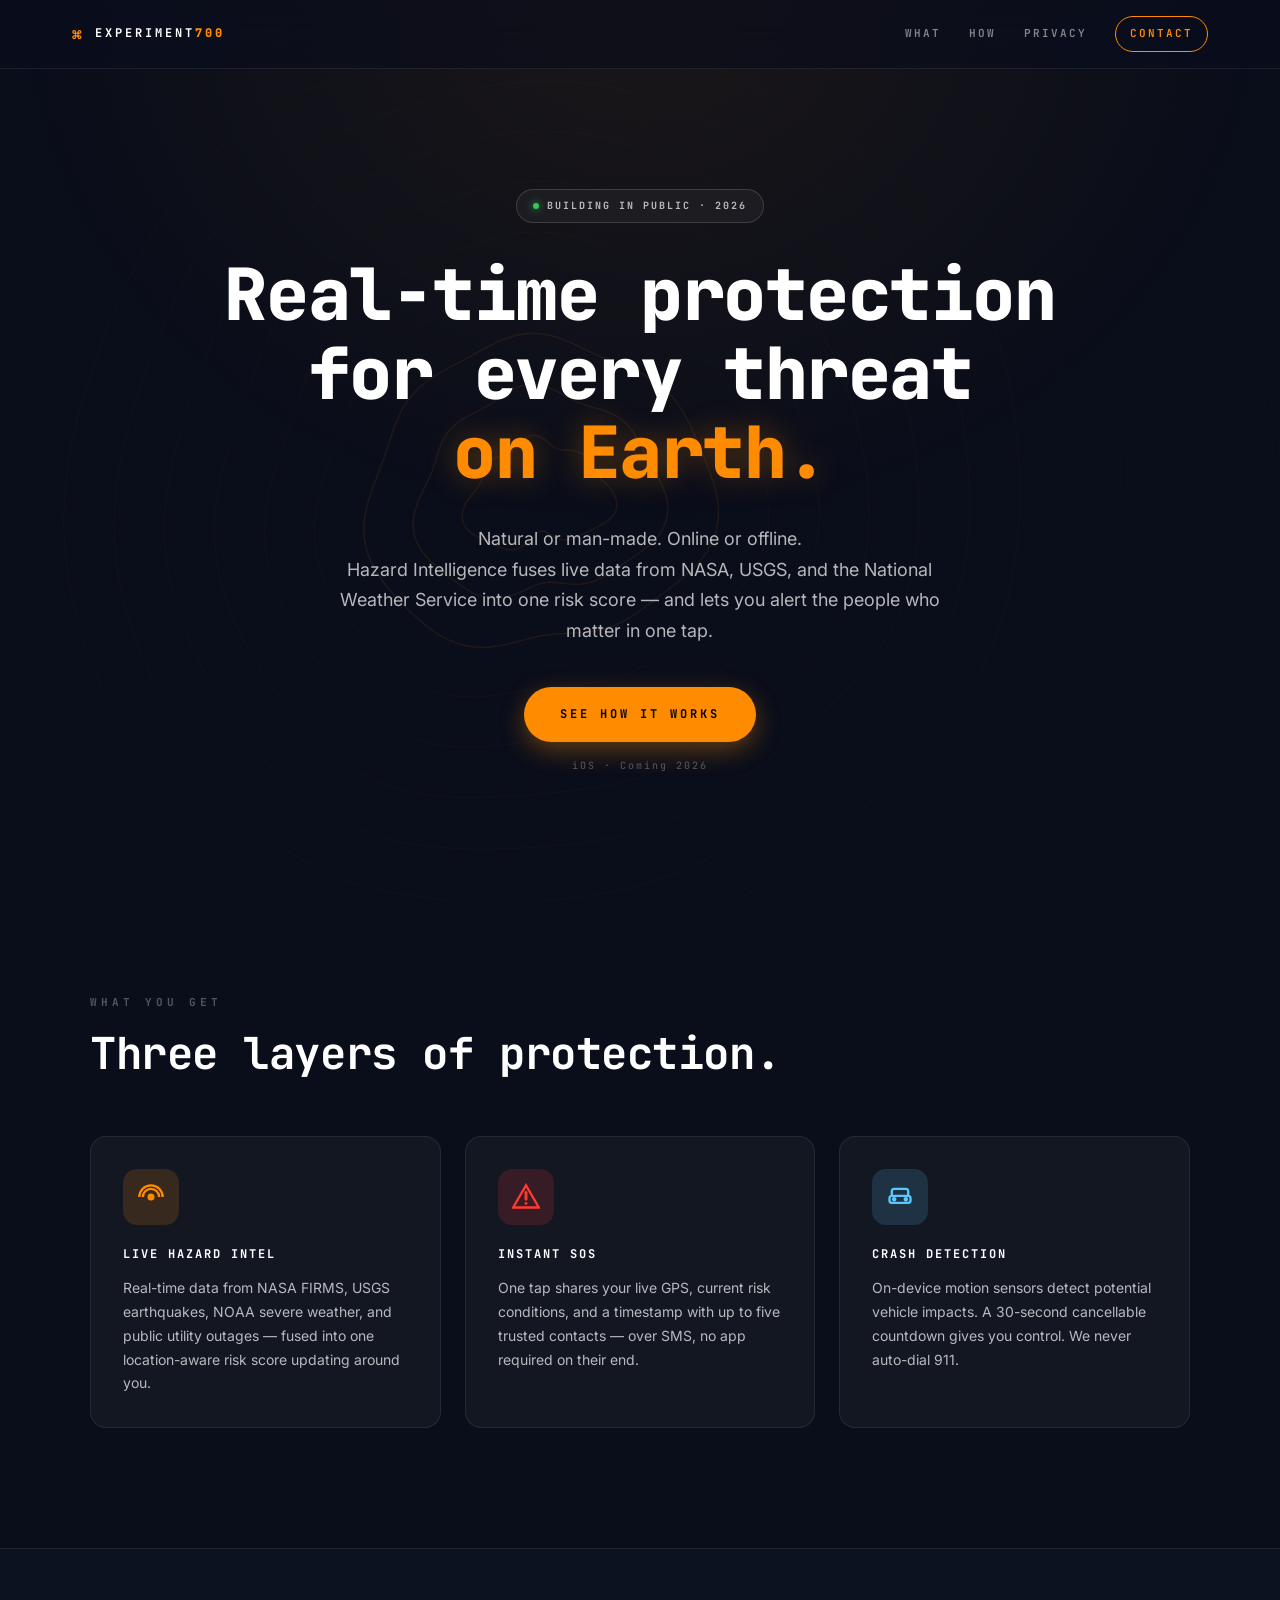
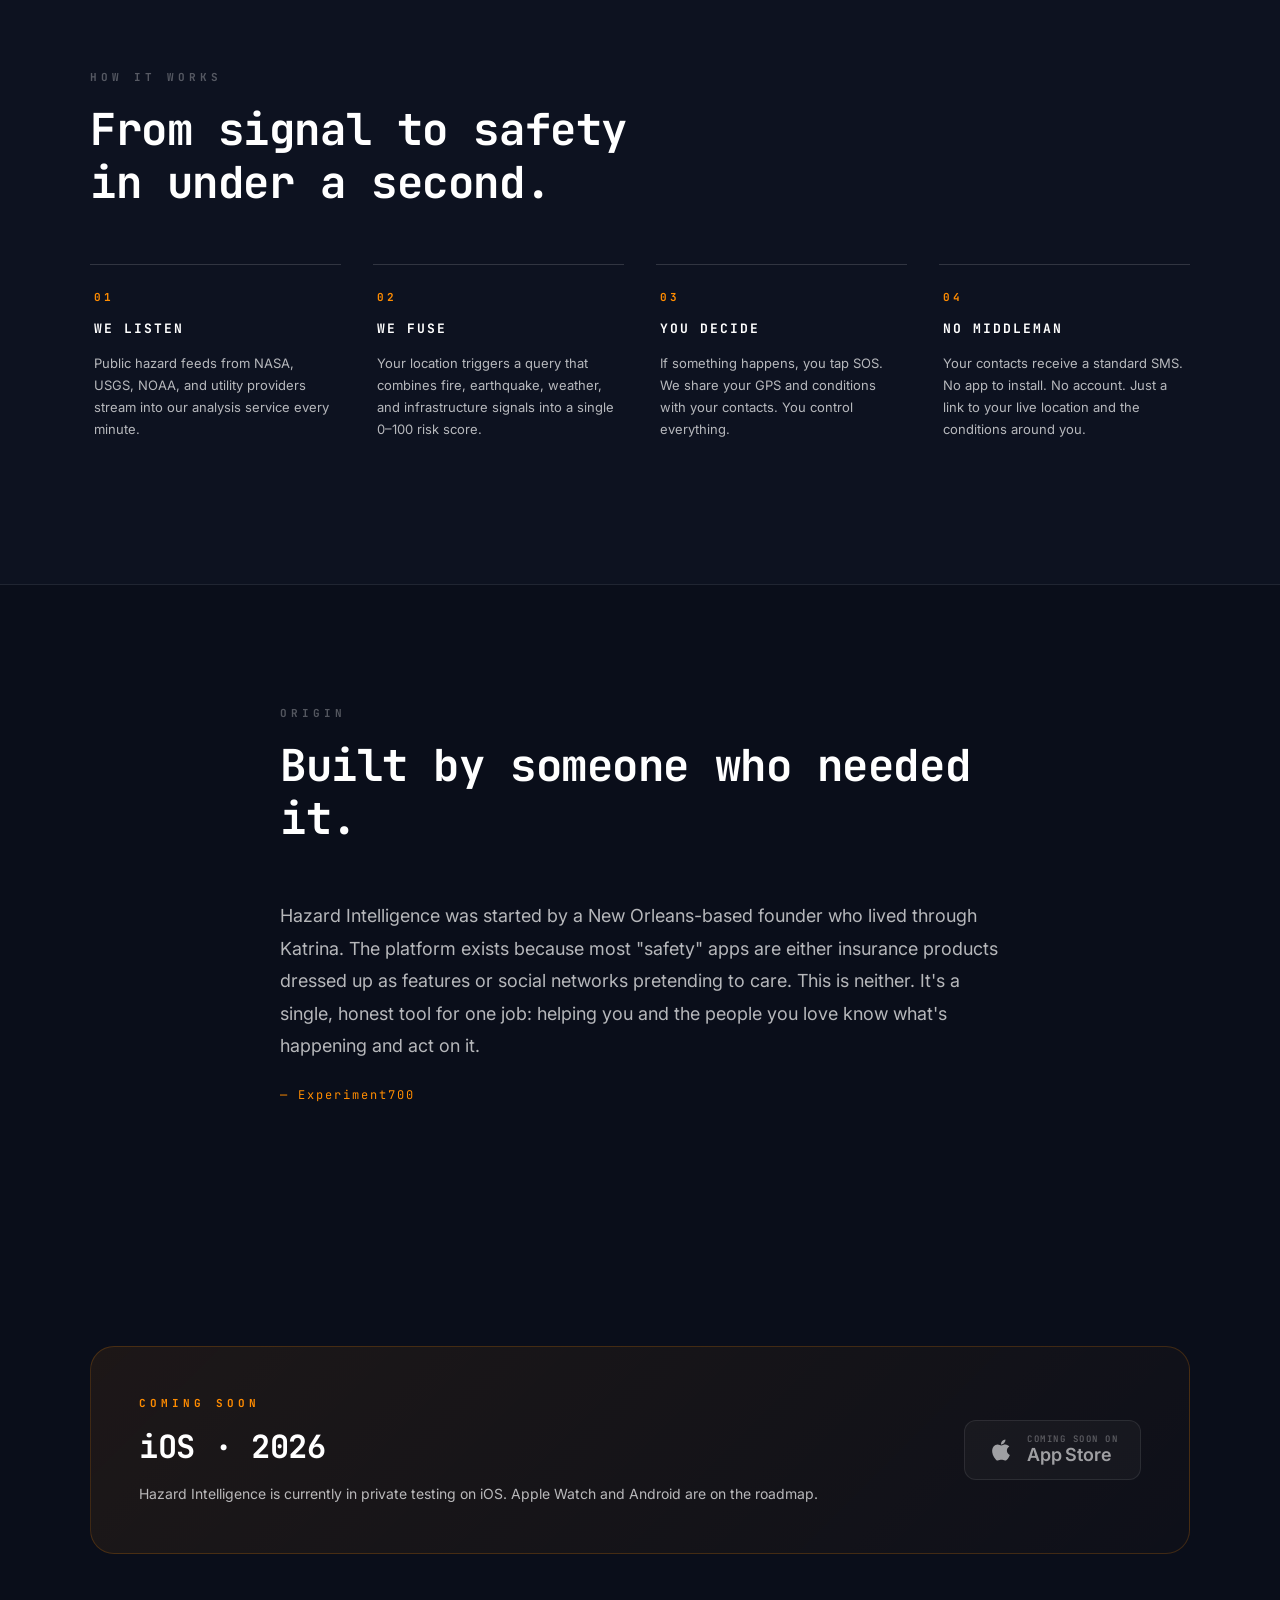
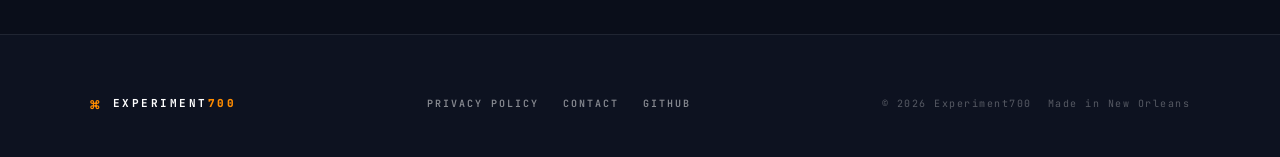
==== index.html @ 66ae2450 "Initial site: landing page, privacy policy, animated topo background. Matches Hazard Intelligence ap" ====
<!DOCTYPE html>
<html lang="en">
<head>
    <meta charset="UTF-8">
    <meta name="viewport" content="width=device-width, initial-scale=1.0">
    <meta name="description" content="Hazard Intelligence — real-time human safety platform. Live hazard intel, instant SOS, automatic crash detection.">
    <meta name="theme-color" content="#0A0E1A">

    <meta property="og:title" content="Experiment700 — Hazard Intelligence">
    <meta property="og:description" content="Real-time protection for every threat on Earth. Natural or man-made. Online or offline.">
    <meta property="og:type" content="website">
    <meta property="og:url" content="https://experiment700.github.io">

    <title>Experiment700 — Hazard Intelligence</title>
    <link rel="stylesheet" href="style.css">
    <link rel="preconnect" href="https://fonts.googleapis.com">
    <link rel="preconnect" href="https://fonts.gstatic.com" crossorigin>
    <link href="https://fonts.googleapis.com/css2?family=JetBrains+Mono:wght@400;500;700;800&family=Inter:wght@400;500;600;700&display=swap" rel="stylesheet">
</head>
<body>

    <!-- Animated topo grid background -->
    <canvas id="bg-canvas" aria-hidden="true"></canvas>

    <!-- Navigation -->
    <nav class="nav">
        <div class="nav-inner">
            <a href="/" class="brand">
                <span class="brand-mark">⌘</span>
                <span class="brand-text">EXPERIMENT<strong>700</strong></span>
            </a>
            <div class="nav-links">
                <a href="#what">What</a>
                <a href="#how">How</a>
                <a href="/privacy/">Privacy</a>
                <a href="mailto:support@experiment700.com" class="nav-contact">Contact</a>
            </div>
        </div>
    </nav>

    <!-- Hero -->
    <header class="hero">
        <div class="hero-inner">
            <div class="hero-badge fade-in">
                <span class="hero-badge-dot"></span>
                <span>BUILDING IN PUBLIC · 2026</span>
            </div>

            <h1 class="hero-title fade-in delay-1">
                Real-time protection<br>
                for every threat<br>
                <span class="accent">on Earth.</span>
            </h1>

            <p class="hero-sub fade-in delay-2">
                Natural or man-made. Online or offline.<br>
                Hazard Intelligence fuses live data from NASA, USGS, and the National Weather Service into one risk score — and lets you alert the people who matter in one tap.
            </p>

            <div class="hero-cta fade-in delay-3">
                <a href="#what" class="btn btn-primary">SEE HOW IT WORKS</a>
                <span class="hero-cta-note">iOS · Coming 2026</span>
            </div>
        </div>
    </header>

    <!-- What it does -->
    <section id="what" class="section">
        <div class="section-inner">
            <div class="section-label">WHAT YOU GET</div>
            <h2 class="section-title">Three layers of protection.</h2>

            <div class="pillars">
                <div class="pillar reveal">
                    <div class="pillar-icon" style="--icon-color: #FF8C00;">
                        <svg viewBox="0 0 24 24" fill="none" stroke="currentColor" stroke-width="2">
                            <path d="M5 12 a7 7 0 0 1 14 0"/>
                            <path d="M2 12 a10 10 0 0 1 20 0"/>
                            <circle cx="12" cy="12" r="2" fill="currentColor"/>
                        </svg>
                    </div>
                    <h3>LIVE HAZARD INTEL</h3>
                    <p>Real-time data from NASA FIRMS, USGS earthquakes, NOAA severe weather, and public utility outages — fused into one location-aware risk score updating around you.</p>
                </div>

                <div class="pillar reveal">
                    <div class="pillar-icon" style="--icon-color: #FF3B30;">
                        <svg viewBox="0 0 24 24" fill="currentColor">
                            <path d="M12 2 L1 21 H23 Z" fill="none" stroke="currentColor" stroke-width="2"/>
                            <path d="M12 8 L12 14" stroke="currentColor" stroke-width="2.5" stroke-linecap="round"/>
                            <circle cx="12" cy="17.5" r="1.2"/>
                        </svg>
                    </div>
                    <h3>INSTANT SOS</h3>
                    <p>One tap shares your live GPS, current risk conditions, and a timestamp with up to five trusted contacts — over SMS, no app required on their end.</p>
                </div>

                <div class="pillar reveal">
                    <div class="pillar-icon" style="--icon-color: #5AC8FA;">
                        <svg viewBox="0 0 24 24" fill="none" stroke="currentColor" stroke-width="2">
                            <rect x="3" y="11" width="18" height="6" rx="2"/>
                            <path d="M5 11 L5 7 a2 2 0 0 1 2 -2 H17 a2 2 0 0 1 2 2 V11"/>
                            <circle cx="7" cy="14" r="1" fill="currentColor"/>
                            <circle cx="17" cy="14" r="1" fill="currentColor"/>
                        </svg>
                    </div>
                    <h3>CRASH DETECTION</h3>
                    <p>On-device motion sensors detect potential vehicle impacts. A 30-second cancellable countdown gives you control. We never auto-dial 911.</p>
                </div>
            </div>
        </div>
    </section>

    <!-- How it works -->
    <section id="how" class="section section-alt">
        <div class="section-inner">
            <div class="section-label">HOW IT WORKS</div>
            <h2 class="section-title">From signal to safety<br>in under a second.</h2>

            <div class="steps">
                <div class="step reveal">
                    <div class="step-num">01</div>
                    <h4>WE LISTEN</h4>
                    <p>Public hazard feeds from NASA, USGS, NOAA, and utility providers stream into our analysis service every minute.</p>
                </div>
                <div class="step reveal">
                    <div class="step-num">02</div>
                    <h4>WE FUSE</h4>
                    <p>Your location triggers a query that combines fire, earthquake, weather, and infrastructure signals into a single 0–100 risk score.</p>
                </div>
                <div class="step reveal">
                    <div class="step-num">03</div>
                    <h4>YOU DECIDE</h4>
                    <p>If something happens, you tap SOS. We share your GPS and conditions with your contacts. You control everything.</p>
                </div>
                <div class="step reveal">
                    <div class="step-num">04</div>
                    <h4>NO MIDDLEMAN</h4>
                    <p>Your contacts receive a standard SMS. No app to install. No account. Just a link to your live location and the conditions around you.</p>
                </div>
            </div>
        </div>
    </section>

    <!-- Trust / Origin -->
    <section class="section">
        <div class="section-inner narrow">
            <div class="section-label">ORIGIN</div>
            <h2 class="section-title">Built by someone who needed it.</h2>
            <p class="lede">
                Hazard Intelligence was started by a New Orleans-based founder who lived through Katrina. The platform exists because most "safety" apps are either insurance products dressed up as features or social networks pretending to care. This is neither. It's a single, honest tool for one job: helping you and the people you love know what's happening and act on it.
            </p>
            <p class="signoff">— Experiment700</p>
        </div>
    </section>

    <!-- App Store coming-soon -->
    <section class="section section-cta">
        <div class="section-inner">
            <div class="cta-card">
                <div class="cta-text">
                    <div class="section-label" style="color: var(--accent);">COMING SOON</div>
                    <h2 class="section-title small">iOS · 2026</h2>
                    <p>Hazard Intelligence is currently in private testing on iOS. Apple Watch and Android are on the roadmap.</p>
                </div>
                <div class="cta-action">
                    <div class="appstore-placeholder" aria-label="Coming soon to the App Store">
                        <svg viewBox="0 0 24 24" fill="currentColor" width="28" height="28">
                            <path d="M17.05 20.28c-.98.95-2.05.8-3.08.35-1.09-.46-2.09-.48-3.24 0-1.44.62-2.2.44-3.06-.35C2.79 15.25 3.51 7.59 9.05 7.31c1.35.07 2.29.74 3.08.8 1.18-.24 2.31-.93 3.57-.84 1.51.12 2.65.72 3.4 1.8-3.12 1.87-2.38 5.98.48 7.13-.57 1.5-1.31 2.99-2.54 4.09M12.03 7.25c-.15-2.23 1.66-4.07 3.74-4.25.29 2.58-2.34 4.5-3.74 4.25Z"/>
                        </svg>
                        <div>
                            <span class="appstore-tagline">COMING SOON ON</span>
                            <span class="appstore-name">App Store</span>
                        </div>
                    </div>
                </div>
            </div>
        </div>
    </section>

    <!-- Footer -->
    <footer class="footer">
        <div class="footer-inner">
            <div class="footer-brand">
                <span class="brand-mark">⌘</span>
                <span class="brand-text">EXPERIMENT<strong>700</strong></span>
            </div>
            <div class="footer-links">
                <a href="/privacy/">Privacy Policy</a>
                <a href="mailto:support@experiment700.com">Contact</a>
                <a href="https://github.com/Experiment700/Hazard-Intelligence" target="_blank" rel="noopener">GitHub</a>
            </div>
            <div class="footer-meta">
                <span>© 2026 Experiment700</span>
                <span>Made in New Orleans</span>
            </div>
        </div>
    </footer>

    <script src="app.js"></script>
</body>
</html>
---- style.css ----
/* ============================================================
   Experiment700 — Hazard Intelligence
   Site Stylesheet
   Matches the app aesthetic: dark navy, monospaced, accent orange.
   ============================================================ */

   :root {
    --bg: #0A0E1A;
    --bg-alt: #0D1220;
    --bg-card: rgba(255, 255, 255, 0.04);
    --border: rgba(255, 255, 255, 0.08);
    --border-strong: rgba(255, 255, 255, 0.15);

    --text: #FFFFFF;
    --text-soft: rgba(255, 255, 255, 0.7);
    --text-dim: rgba(255, 255, 255, 0.5);
    --text-faint: rgba(255, 255, 255, 0.3);

    --accent: #FF8C00;
    --accent-glow: rgba(255, 140, 0, 0.35);
    --danger: #FF3B30;
    --info: #5AC8FA;
    --success: #34C759;

    --mono: 'JetBrains Mono', 'Menlo', 'SF Mono', monospace;
    --sans: 'Inter', -apple-system, BlinkMacSystemFont, system-ui, sans-serif;
}

* {
    box-sizing: border-box;
    margin: 0;
    padding: 0;
}

html {
    scroll-behavior: smooth;
}

body {
    background: var(--bg);
    color: var(--text);
    font-family: var(--sans);
    line-height: 1.6;
    -webkit-font-smoothing: antialiased;
    -moz-osx-font-smoothing: grayscale;
    overflow-x: hidden;
}

a {
    color: inherit;
    text-decoration: none;
    transition: color 0.2s ease;
}

a:hover {
    color: var(--accent);
}

/* ============================================================
   Background canvas — animated topo grid
   ============================================================ */
#bg-canvas {
    position: fixed;
    top: 0;
    left: 0;
    width: 100vw;
    height: 100vh;
    z-index: -1;
    opacity: 0.5;
    pointer-events: none;
}

body::before {
    content: '';
    position: fixed;
    top: 0;
    left: 0;
    right: 0;
    height: 60vh;
    background: radial-gradient(ellipse at top, var(--accent-glow), transparent 70%);
    opacity: 0.2;
    z-index: -1;
    pointer-events: none;
}

/* ============================================================
   Navigation
   ============================================================ */
.nav {
    position: sticky;
    top: 0;
    z-index: 100;
    background: rgba(10, 14, 26, 0.7);
    backdrop-filter: saturate(180%) blur(20px);
    -webkit-backdrop-filter: saturate(180%) blur(20px);
    border-bottom: 1px solid var(--border);
}

.nav-inner {
    max-width: 1200px;
    margin: 0 auto;
    padding: 16px 32px;
    display: flex;
    justify-content: space-between;
    align-items: center;
}

.brand {
    display: flex;
    align-items: center;
    gap: 10px;
    font-family: var(--mono);
    font-size: 12px;
    font-weight: 700;
    letter-spacing: 3px;
    color: var(--text);
}

.brand-mark {
    font-size: 16px;
    color: var(--accent);
}

.brand-text strong {
    color: var(--accent);
    font-weight: 800;
}

.nav-links {
    display: flex;
    gap: 28px;
    align-items: center;
    font-family: var(--mono);
    font-size: 11px;
    font-weight: 600;
    letter-spacing: 2px;
    text-transform: uppercase;
}

.nav-links a {
    color: var(--text-dim);
}

.nav-links a:hover {
    color: var(--text);
}

.nav-contact {
    color: var(--accent) !important;
    border: 1px solid var(--accent);
    padding: 8px 14px;
    border-radius: 99px;
    transition: all 0.2s ease;
}

.nav-contact:hover {
    background: var(--accent);
    color: black !important;
}

/* ============================================================
   Hero
   ============================================================ */
.hero {
    padding: 120px 32px 100px;
    min-height: 80vh;
    display: flex;
    align-items: center;
    justify-content: center;
}

.hero-inner {
    max-width: 900px;
    text-align: center;
}

.hero-badge {
    display: inline-flex;
    align-items: center;
    gap: 8px;
    padding: 8px 16px;
    border-radius: 99px;
    border: 1px solid var(--border-strong);
    background: var(--bg-card);
    font-family: var(--mono);
    font-size: 10px;
    font-weight: 700;
    letter-spacing: 2px;
    color: var(--text-soft);
    margin-bottom: 32px;
}

.hero-badge-dot {
    width: 6px;
    height: 6px;
    border-radius: 50%;
    background: var(--success);
    box-shadow: 0 0 8px var(--success);
    animation: pulse 2s infinite;
}

@keyframes pulse {
    0%, 100% { opacity: 1; }
    50% { opacity: 0.4; }
}

.hero-title {
    font-family: var(--mono);
    font-size: clamp(36px, 7vw, 72px);
    font-weight: 800;
    line-height: 1.1;
    letter-spacing: -0.02em;
    margin-bottom: 32px;
}

.hero-title .accent {
    color: var(--accent);
    text-shadow: 0 0 30px var(--accent-glow);
}

.hero-sub {
    font-size: clamp(15px, 2vw, 18px);
    color: var(--text-soft);
    line-height: 1.7;
    max-width: 640px;
    margin: 0 auto 40px;
}

.hero-cta {
    display: flex;
    flex-direction: column;
    align-items: center;
    gap: 16px;
}

.btn {
    display: inline-block;
    padding: 18px 36px;
    border-radius: 99px;
    font-family: var(--mono);
    font-weight: 700;
    font-size: 12px;
    letter-spacing: 3px;
    text-transform: uppercase;
    transition: all 0.2s ease;
    cursor: pointer;
    border: none;
}

.btn-primary {
    background: var(--accent);
    color: black;
    box-shadow: 0 8px 24px var(--accent-glow);
}

.btn-primary:hover {
    transform: translateY(-2px);
    box-shadow: 0 12px 32px var(--accent-glow);
    color: black;
}

.hero-cta-note {
    font-family: var(--mono);
    font-size: 10px;
    letter-spacing: 2px;
    color: var(--text-faint);
}

/* ============================================================
   Sections
   ============================================================ */
.section {
    padding: 120px 32px;
    position: relative;
}

.section-alt {
    background: var(--bg-alt);
    border-top: 1px solid var(--border);
    border-bottom: 1px solid var(--border);
}

.section-inner {
    max-width: 1100px;
    margin: 0 auto;
}

.section-inner.narrow {
    max-width: 720px;
}

.section-label {
    font-family: var(--mono);
    font-size: 11px;
    font-weight: 700;
    letter-spacing: 4px;
    color: var(--text-faint);
    margin-bottom: 16px;
    text-transform: uppercase;
}

.section-title {
    font-family: var(--mono);
    font-size: clamp(28px, 4.5vw, 44px);
    font-weight: 700;
    line-height: 1.2;
    letter-spacing: -0.01em;
    margin-bottom: 56px;
}

.section-title.small {
    font-size: clamp(22px, 3vw, 32px);
    margin-bottom: 16px;
}

.lede {
    font-size: 18px;
    color: var(--text-soft);
    line-height: 1.8;
    margin-bottom: 24px;
}

.signoff {
    font-family: var(--mono);
    font-size: 12px;
    letter-spacing: 2px;
    color: var(--accent);
}

/* ============================================================
   Pillars (3-up grid)
   ============================================================ */
.pillars {
    display: grid;
    grid-template-columns: repeat(auto-fit, minmax(280px, 1fr));
    gap: 24px;
}

.pillar {
    padding: 32px;
    border-radius: 16px;
    background: var(--bg-card);
    border: 1px solid var(--border);
    transition: transform 0.3s ease, border-color 0.3s ease;
}

.pillar:hover {
    transform: translateY(-4px);
    border-color: var(--border-strong);
}

.pillar-icon {
    width: 56px;
    height: 56px;
    border-radius: 14px;
    background: color-mix(in srgb, var(--icon-color) 15%, transparent);
    display: flex;
    align-items: center;
    justify-content: center;
    color: var(--icon-color);
    margin-bottom: 20px;
}

.pillar-icon svg {
    width: 28px;
    height: 28px;
}

.pillar h3 {
    font-family: var(--mono);
    font-size: 12px;
    font-weight: 700;
    letter-spacing: 2px;
    color: var(--icon-color);
    margin-bottom: 12px;
}

.pillar p {
    color: var(--text-soft);
    font-size: 14px;
    line-height: 1.7;
}

/* ============================================================
   Steps (4-up grid)
   ============================================================ */
.steps {
    display: grid;
    grid-template-columns: repeat(auto-fit, minmax(220px, 1fr));
    gap: 32px;
}

.step {
    padding: 24px 4px;
    border-top: 1px solid var(--border-strong);
}

.step-num {
    font-family: var(--mono);
    font-size: 11px;
    font-weight: 700;
    letter-spacing: 3px;
    color: var(--accent);
    margin-bottom: 12px;
}

.step h4 {
    font-family: var(--mono);
    font-size: 13px;
    font-weight: 700;
    letter-spacing: 2px;
    margin-bottom: 12px;
}

.step p {
    color: var(--text-soft);
    font-size: 13px;
    line-height: 1.7;
}

/* ============================================================
   CTA card
   ============================================================ */
.section-cta {
    padding-bottom: 80px;
}

.cta-card {
    padding: 48px;
    border-radius: 24px;
    background: linear-gradient(135deg, rgba(255, 140, 0, 0.08), rgba(255, 140, 0, 0.02));
    border: 1px solid rgba(255, 140, 0, 0.2);
    display: flex;
    flex-wrap: wrap;
    gap: 32px;
    align-items: center;
    justify-content: space-between;
}

.cta-text {
    flex: 1;
    min-width: 280px;
}

.cta-text p {
    color: var(--text-soft);
    font-size: 14px;
    margin-top: 8px;
}

.appstore-placeholder {
    display: inline-flex;
    align-items: center;
    gap: 12px;
    padding: 14px 22px;
    border-radius: 12px;
    background: rgba(255, 255, 255, 0.05);
    border: 1px solid var(--border-strong);
    color: var(--text);
    font-family: var(--sans);
    cursor: not-allowed;
    opacity: 0.6;
}

.appstore-placeholder div {
    display: flex;
    flex-direction: column;
    line-height: 1.1;
}

.appstore-tagline {
    font-family: var(--mono);
    font-size: 9px;
    font-weight: 600;
    letter-spacing: 1.5px;
    color: var(--text-dim);
}

.appstore-name {
    font-size: 18px;
    font-weight: 600;
    letter-spacing: -0.01em;
}

/* ============================================================
   Footer
   ============================================================ */
.footer {
    padding: 56px 32px 40px;
    border-top: 1px solid var(--border);
    background: var(--bg-alt);
}

.footer-inner {
    max-width: 1100px;
    margin: 0 auto;
    display: flex;
    flex-wrap: wrap;
    align-items: center;
    justify-content: space-between;
    gap: 24px;
}

.footer-brand {
    display: flex;
    align-items: center;
    gap: 10px;
    font-family: var(--mono);
    font-size: 11px;
    font-weight: 700;
    letter-spacing: 2.5px;
    color: var(--text);
}

.footer-links {
    display: flex;
    gap: 24px;
    font-family: var(--mono);
    font-size: 10px;
    font-weight: 600;
    letter-spacing: 2px;
    text-transform: uppercase;
}

.footer-links a {
    color: var(--text-dim);
}

.footer-meta {
    display: flex;
    gap: 16px;
    font-family: var(--mono);
    font-size: 10px;
    letter-spacing: 1.5px;
    color: var(--text-faint);
}

/* ============================================================
   Privacy page specific
   ============================================================ */
.privacy-page .section-inner {
    max-width: 760px;
}

.privacy-page h1 {
    font-family: var(--mono);
    font-size: clamp(28px, 5vw, 40px);
    margin-bottom: 16px;
    letter-spacing: -0.01em;
}

.privacy-meta {
    font-family: var(--mono);
    font-size: 11px;
    letter-spacing: 2px;
    color: var(--accent);
    margin-bottom: 40px;
}

.privacy-page h2 {
    font-family: var(--mono);
    font-size: 13px;
    font-weight: 700;
    letter-spacing: 2px;
    color: var(--accent);
    margin: 40px 0 12px;
    text-transform: uppercase;
}

.privacy-page p,
.privacy-page li {
    color: var(--text-soft);
    font-size: 15px;
    line-height: 1.8;
    margin-bottom: 12px;
}

.privacy-page ul {
    padding-left: 20px;
    margin-bottom: 16px;
}

.back-link {
    display: inline-block;
    margin-top: 48px;
    font-family: var(--mono);
    font-size: 11px;
    letter-spacing: 2px;
    color: var(--accent);
}

/* ============================================================
   404 page
   ============================================================ */
.notfound {
    min-height: 100vh;
    display: flex;
    flex-direction: column;
    align-items: center;
    justify-content: center;
    text-align: center;
    padding: 32px;
}

.notfound-code {
    font-family: var(--mono);
    font-size: clamp(80px, 18vw, 180px);
    font-weight: 800;
    color: var(--accent);
    line-height: 1;
    text-shadow: 0 0 40px var(--accent-glow);
}

.notfound-msg {
    font-family: var(--mono);
    font-size: 13px;
    letter-spacing: 3px;
    color: var(--text-dim);
    margin: 16px 0 32px;
}

/* ============================================================
   Animations
   ============================================================ */
.fade-in {
    opacity: 0;
    animation: fadeUp 0.8s ease-out forwards;
}

.delay-1 { animation-delay: 0.1s; }
.delay-2 { animation-delay: 0.3s; }
.delay-3 { animation-delay: 0.5s; }

@keyframes fadeUp {
    from {
        opacity: 0;
        transform: translateY(16px);
    }
    to {
        opacity: 1;
        transform: translateY(0);
    }
}

.reveal {
    opacity: 0;
    transform: translateY(24px);
    transition: opacity 0.7s ease-out, transform 0.7s ease-out;
}

.reveal.visible {
    opacity: 1;
    transform: translateY(0);
}

/* ============================================================
   Responsive
   ============================================================ */
@media (max-width: 700px) {
    .nav-inner {
        padding: 12px 20px;
    }
    .nav-links {
        gap: 14px;
        font-size: 9px;
    }
    .nav-links a:not(.nav-contact) {
        display: none;
    }
    .hero {
        padding: 80px 20px 60px;
    }
    .section {
        padding: 80px 20px;
    }
    .cta-card {
        padding: 32px 24px;
    }
    .footer-inner {
        flex-direction: column;
        text-align: center;
    }
}

@media (prefers-reduced-motion: reduce) {
    *, *::before, *::after {
        animation-duration: 0.01ms !important;
        animation-iteration-count: 1 !important;
        transition-duration: 0.01ms !important;
    }
}
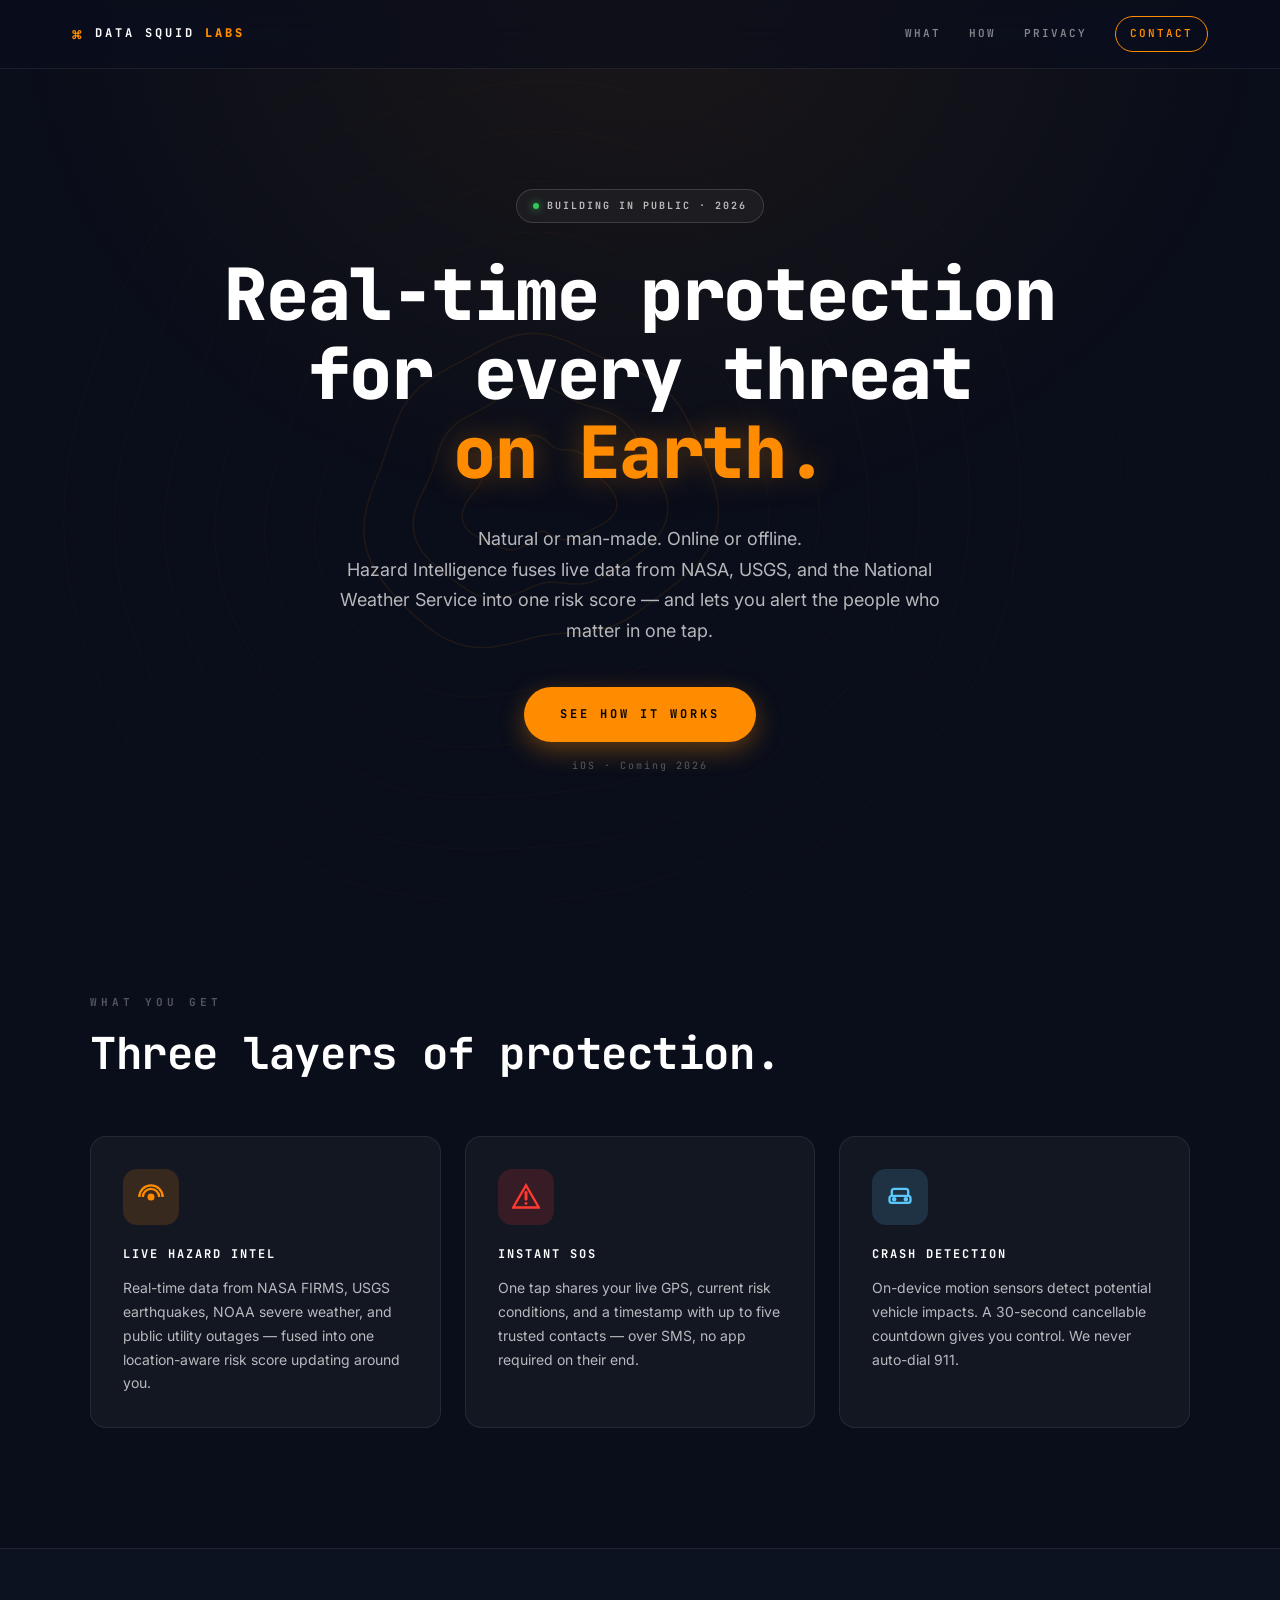
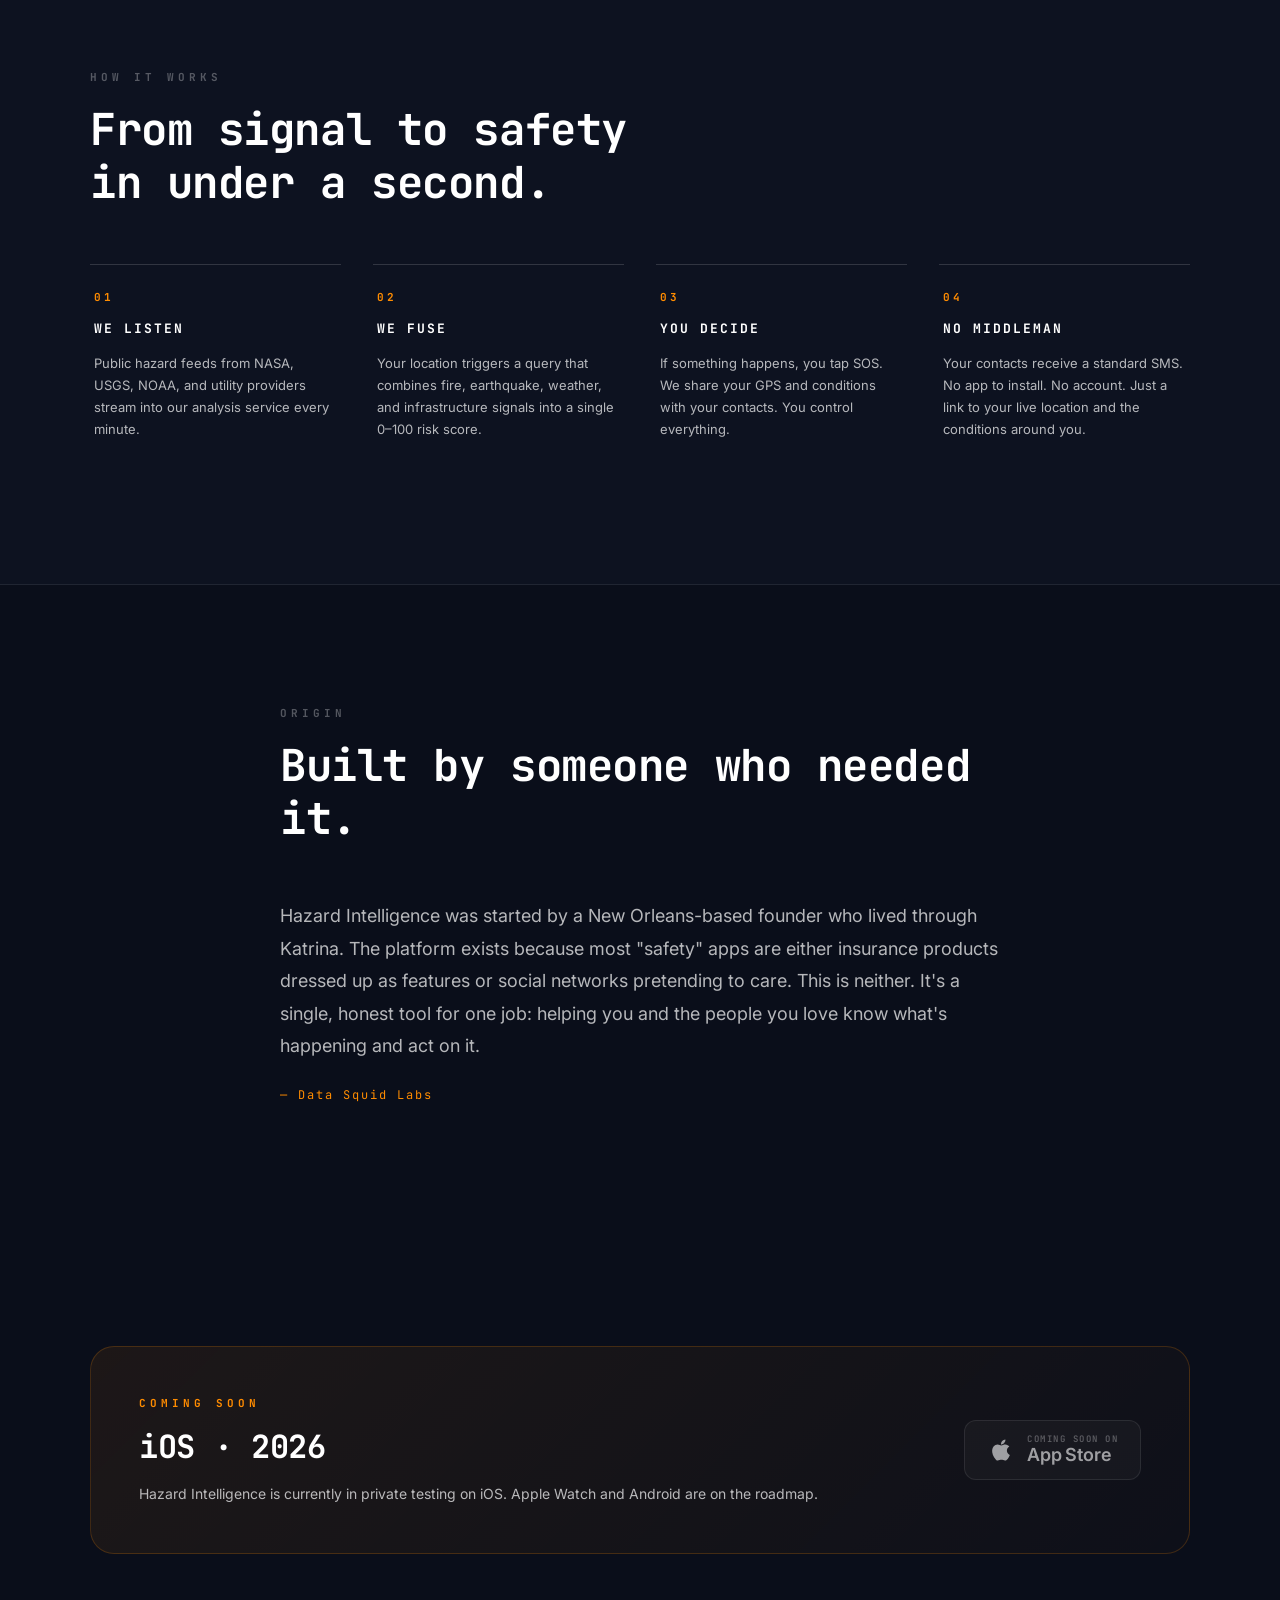
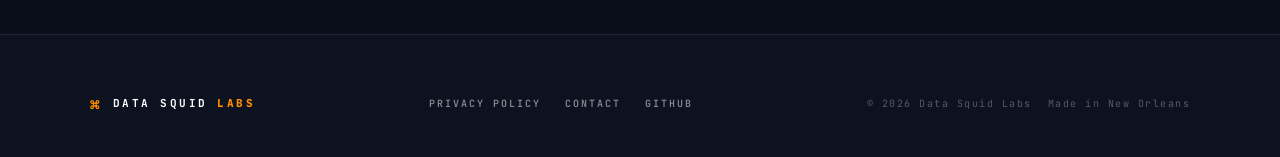
==== commit b2146a44: "Rename Experiment700 → Data Squid Labs across static site Updates all brand text, URLs, email, copyr" ====
--- a/index.html
+++ b/index.html
@@ -6,12 +6,12 @@
     <meta name="description" content="Hazard Intelligence — real-time human safety platform. Live hazard intel, instant SOS, automatic crash detection.">
     <meta name="theme-color" content="#0A0E1A">
 
-    <meta property="og:title" content="Experiment700 — Hazard Intelligence">
+    <meta property="og:title" content="Data Squid Labs — Hazard Intelligence">
     <meta property="og:description" content="Real-time protection for every threat on Earth. Natural or man-made. Online or offline.">
     <meta property="og:type" content="website">
-    <meta property="og:url" content="https://experiment700.github.io">
-
-    <title>Experiment700 — Hazard Intelligence</title>
+    <meta property="og:url" content="https://data-squid-labs.github.io">
+
+    <title>Data Squid Labs — Hazard Intelligence</title>
     <link rel="stylesheet" href="style.css">
     <link rel="preconnect" href="https://fonts.googleapis.com">
     <link rel="preconnect" href="https://fonts.gstatic.com" crossorigin>
@@ -27,13 +27,13 @@
         <div class="nav-inner">
             <a href="/" class="brand">
                 <span class="brand-mark">⌘</span>
-                <span class="brand-text">EXPERIMENT<strong>700</strong></span>
+                <span class="brand-text">DATA SQUID <strong>LABS</strong></span>
             </a>
             <div class="nav-links">
                 <a href="#what">What</a>
                 <a href="#how">How</a>
                 <a href="/privacy/">Privacy</a>
-                <a href="mailto:support@experiment700.com" class="nav-contact">Contact</a>
+                <a href="mailto:datasquidlabs@protonmail.com" class="nav-contact">Contact</a>
             </div>
         </div>
     </nav>
@@ -150,7 +150,7 @@
             <p class="lede">
                 Hazard Intelligence was started by a New Orleans-based founder who lived through Katrina. The platform exists because most "safety" apps are either insurance products dressed up as features or social networks pretending to care. This is neither. It's a single, honest tool for one job: helping you and the people you love know what's happening and act on it.
             </p>
-            <p class="signoff">— Experiment700</p>
+            <p class="signoff">— Data Squid Labs</p>
         </div>
     </section>
 
@@ -183,15 +183,15 @@
         <div class="footer-inner">
             <div class="footer-brand">
                 <span class="brand-mark">⌘</span>
-                <span class="brand-text">EXPERIMENT<strong>700</strong></span>
+                <span class="brand-text">DATA SQUID <strong>LABS</strong></span>
             </div>
             <div class="footer-links">
                 <a href="/privacy/">Privacy Policy</a>
-                <a href="mailto:support@experiment700.com">Contact</a>
-                <a href="https://github.com/Experiment700/Hazard-Intelligence" target="_blank" rel="noopener">GitHub</a>
+                <a href="mailto:datasquidlabs@protonmail.com">Contact</a>
+                <a href="https://github.com/data-squid-labs/Hazard-Intelligence" target="_blank" rel="noopener">GitHub</a>
             </div>
             <div class="footer-meta">
-                <span>© 2026 Experiment700</span>
+                <span>© 2026 Data Squid Labs</span>
                 <span>Made in New Orleans</span>
             </div>
         </div>
--- a/style.css
+++ b/style.css
@@ -1,5 +1,5 @@
 /* ============================================================
-   Experiment700 — Hazard Intelligence
+   Data Squid Labs — Hazard Intelligence
    Site Stylesheet
    Matches the app aesthetic: dark navy, monospaced, accent orange.
    ============================================================ */
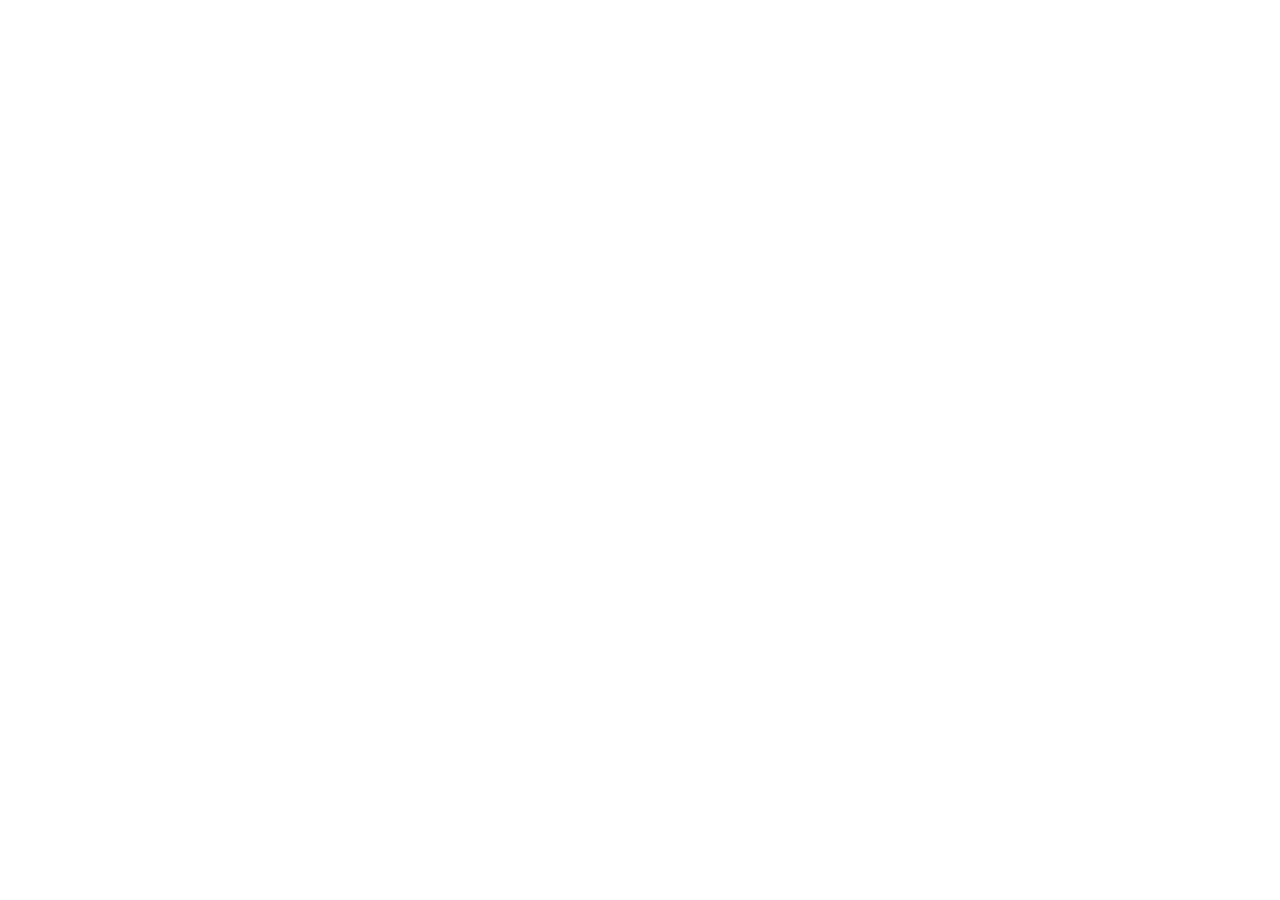
==== commit d9448fb3: "Replace with redirect to datasquidlabs.com The Data Squid Labs marketing site is now hosted at datas" ====
--- a/index.html
+++ b/index.html
@@ -1,202 +1,13 @@
 <!DOCTYPE html>
 <html lang="en">
 <head>
-    <meta charset="UTF-8">
-    <meta name="viewport" content="width=device-width, initial-scale=1.0">
-    <meta name="description" content="Hazard Intelligence — real-time human safety platform. Live hazard intel, instant SOS, automatic crash detection.">
-    <meta name="theme-color" content="#0A0E1A">
-
-    <meta property="og:title" content="Data Squid Labs — Hazard Intelligence">
-    <meta property="og:description" content="Real-time protection for every threat on Earth. Natural or man-made. Online or offline.">
-    <meta property="og:type" content="website">
-    <meta property="og:url" content="https://data-squid-labs.github.io">
-
-    <title>Data Squid Labs — Hazard Intelligence</title>
-    <link rel="stylesheet" href="style.css">
-    <link rel="preconnect" href="https://fonts.googleapis.com">
-    <link rel="preconnect" href="https://fonts.gstatic.com" crossorigin>
-    <link href="https://fonts.googleapis.com/css2?family=JetBrains+Mono:wght@400;500;700;800&family=Inter:wght@400;500;600;700&display=swap" rel="stylesheet">
+  <meta charset="utf-8">
+  <title>Data Squid Labs</title>
+  <link rel="canonical" href="https://datasquidlabs.com/">
+  <meta http-equiv="refresh" content="0; url=https://datasquidlabs.com/">
+  <script>window.location.replace("https://datasquidlabs.com/");</script>
 </head>
 <body>
-
-    <!-- Animated topo grid background -->
-    <canvas id="bg-canvas" aria-hidden="true"></canvas>
-
-    <!-- Navigation -->
-    <nav class="nav">
-        <div class="nav-inner">
-            <a href="/" class="brand">
-                <span class="brand-mark">⌘</span>
-                <span class="brand-text">DATA SQUID <strong>LABS</strong></span>
-            </a>
-            <div class="nav-links">
-                <a href="#what">What</a>
-                <a href="#how">How</a>
-                <a href="/privacy/">Privacy</a>
-                <a href="mailto:datasquidlabs@protonmail.com" class="nav-contact">Contact</a>
-            </div>
-        </div>
-    </nav>
-
-    <!-- Hero -->
-    <header class="hero">
-        <div class="hero-inner">
-            <div class="hero-badge fade-in">
-                <span class="hero-badge-dot"></span>
-                <span>BUILDING IN PUBLIC · 2026</span>
-            </div>
-
-            <h1 class="hero-title fade-in delay-1">
-                Real-time protection<br>
-                for every threat<br>
-                <span class="accent">on Earth.</span>
-            </h1>
-
-            <p class="hero-sub fade-in delay-2">
-                Natural or man-made. Online or offline.<br>
-                Hazard Intelligence fuses live data from NASA, USGS, and the National Weather Service into one risk score — and lets you alert the people who matter in one tap.
-            </p>
-
-            <div class="hero-cta fade-in delay-3">
-                <a href="#what" class="btn btn-primary">SEE HOW IT WORKS</a>
-                <span class="hero-cta-note">iOS · Coming 2026</span>
-            </div>
-        </div>
-    </header>
-
-    <!-- What it does -->
-    <section id="what" class="section">
-        <div class="section-inner">
-            <div class="section-label">WHAT YOU GET</div>
-            <h2 class="section-title">Three layers of protection.</h2>
-
-            <div class="pillars">
-                <div class="pillar reveal">
-                    <div class="pillar-icon" style="--icon-color: #FF8C00;">
-                        <svg viewBox="0 0 24 24" fill="none" stroke="currentColor" stroke-width="2">
-                            <path d="M5 12 a7 7 0 0 1 14 0"/>
-                            <path d="M2 12 a10 10 0 0 1 20 0"/>
-                            <circle cx="12" cy="12" r="2" fill="currentColor"/>
-                        </svg>
-                    </div>
-                    <h3>LIVE HAZARD INTEL</h3>
-                    <p>Real-time data from NASA FIRMS, USGS earthquakes, NOAA severe weather, and public utility outages — fused into one location-aware risk score updating around you.</p>
-                </div>
-
-                <div class="pillar reveal">
-                    <div class="pillar-icon" style="--icon-color: #FF3B30;">
-                        <svg viewBox="0 0 24 24" fill="currentColor">
-                            <path d="M12 2 L1 21 H23 Z" fill="none" stroke="currentColor" stroke-width="2"/>
-                            <path d="M12 8 L12 14" stroke="currentColor" stroke-width="2.5" stroke-linecap="round"/>
-                            <circle cx="12" cy="17.5" r="1.2"/>
-                        </svg>
-                    </div>
-                    <h3>INSTANT SOS</h3>
-                    <p>One tap shares your live GPS, current risk conditions, and a timestamp with up to five trusted contacts — over SMS, no app required on their end.</p>
-                </div>
-
-                <div class="pillar reveal">
-                    <div class="pillar-icon" style="--icon-color: #5AC8FA;">
-                        <svg viewBox="0 0 24 24" fill="none" stroke="currentColor" stroke-width="2">
-                            <rect x="3" y="11" width="18" height="6" rx="2"/>
-                            <path d="M5 11 L5 7 a2 2 0 0 1 2 -2 H17 a2 2 0 0 1 2 2 V11"/>
-                            <circle cx="7" cy="14" r="1" fill="currentColor"/>
-                            <circle cx="17" cy="14" r="1" fill="currentColor"/>
-                        </svg>
-                    </div>
-                    <h3>CRASH DETECTION</h3>
-                    <p>On-device motion sensors detect potential vehicle impacts. A 30-second cancellable countdown gives you control. We never auto-dial 911.</p>
-                </div>
-            </div>
-        </div>
-    </section>
-
-    <!-- How it works -->
-    <section id="how" class="section section-alt">
-        <div class="section-inner">
-            <div class="section-label">HOW IT WORKS</div>
-            <h2 class="section-title">From signal to safety<br>in under a second.</h2>
-
-            <div class="steps">
-                <div class="step reveal">
-                    <div class="step-num">01</div>
-                    <h4>WE LISTEN</h4>
-                    <p>Public hazard feeds from NASA, USGS, NOAA, and utility providers stream into our analysis service every minute.</p>
-                </div>
-                <div class="step reveal">
-                    <div class="step-num">02</div>
-                    <h4>WE FUSE</h4>
-                    <p>Your location triggers a query that combines fire, earthquake, weather, and infrastructure signals into a single 0–100 risk score.</p>
-                </div>
-                <div class="step reveal">
-                    <div class="step-num">03</div>
-                    <h4>YOU DECIDE</h4>
-                    <p>If something happens, you tap SOS. We share your GPS and conditions with your contacts. You control everything.</p>
-                </div>
-                <div class="step reveal">
-                    <div class="step-num">04</div>
-                    <h4>NO MIDDLEMAN</h4>
-                    <p>Your contacts receive a standard SMS. No app to install. No account. Just a link to your live location and the conditions around you.</p>
-                </div>
-            </div>
-        </div>
-    </section>
-
-    <!-- Trust / Origin -->
-    <section class="section">
-        <div class="section-inner narrow">
-            <div class="section-label">ORIGIN</div>
-            <h2 class="section-title">Built by someone who needed it.</h2>
-            <p class="lede">
-                Hazard Intelligence was started by a New Orleans-based founder who lived through Katrina. The platform exists because most "safety" apps are either insurance products dressed up as features or social networks pretending to care. This is neither. It's a single, honest tool for one job: helping you and the people you love know what's happening and act on it.
-            </p>
-            <p class="signoff">— Data Squid Labs</p>
-        </div>
-    </section>
-
-    <!-- App Store coming-soon -->
-    <section class="section section-cta">
-        <div class="section-inner">
-            <div class="cta-card">
-                <div class="cta-text">
-                    <div class="section-label" style="color: var(--accent);">COMING SOON</div>
-                    <h2 class="section-title small">iOS · 2026</h2>
-                    <p>Hazard Intelligence is currently in private testing on iOS. Apple Watch and Android are on the roadmap.</p>
-                </div>
-                <div class="cta-action">
-                    <div class="appstore-placeholder" aria-label="Coming soon to the App Store">
-                        <svg viewBox="0 0 24 24" fill="currentColor" width="28" height="28">
-                            <path d="M17.05 20.28c-.98.95-2.05.8-3.08.35-1.09-.46-2.09-.48-3.24 0-1.44.62-2.2.44-3.06-.35C2.79 15.25 3.51 7.59 9.05 7.31c1.35.07 2.29.74 3.08.8 1.18-.24 2.31-.93 3.57-.84 1.51.12 2.65.72 3.4 1.8-3.12 1.87-2.38 5.98.48 7.13-.57 1.5-1.31 2.99-2.54 4.09M12.03 7.25c-.15-2.23 1.66-4.07 3.74-4.25.29 2.58-2.34 4.5-3.74 4.25Z"/>
-                        </svg>
-                        <div>
-                            <span class="appstore-tagline">COMING SOON ON</span>
-                            <span class="appstore-name">App Store</span>
-                        </div>
-                    </div>
-                </div>
-            </div>
-        </div>
-    </section>
-
-    <!-- Footer -->
-    <footer class="footer">
-        <div class="footer-inner">
-            <div class="footer-brand">
-                <span class="brand-mark">⌘</span>
-                <span class="brand-text">DATA SQUID <strong>LABS</strong></span>
-            </div>
-            <div class="footer-links">
-                <a href="/privacy/">Privacy Policy</a>
-                <a href="mailto:datasquidlabs@protonmail.com">Contact</a>
-                <a href="https://github.com/data-squid-labs/Hazard-Intelligence" target="_blank" rel="noopener">GitHub</a>
-            </div>
-            <div class="footer-meta">
-                <span>© 2026 Data Squid Labs</span>
-                <span>Made in New Orleans</span>
-            </div>
-        </div>
-    </footer>
-
-    <script src="app.js"></script>
+  <p>Data Squid Labs has moved. Redirecting to <a href="https://datasquidlabs.com/">datasquidlabs.com</a>.</p>
 </body>
-</html>+</html>
